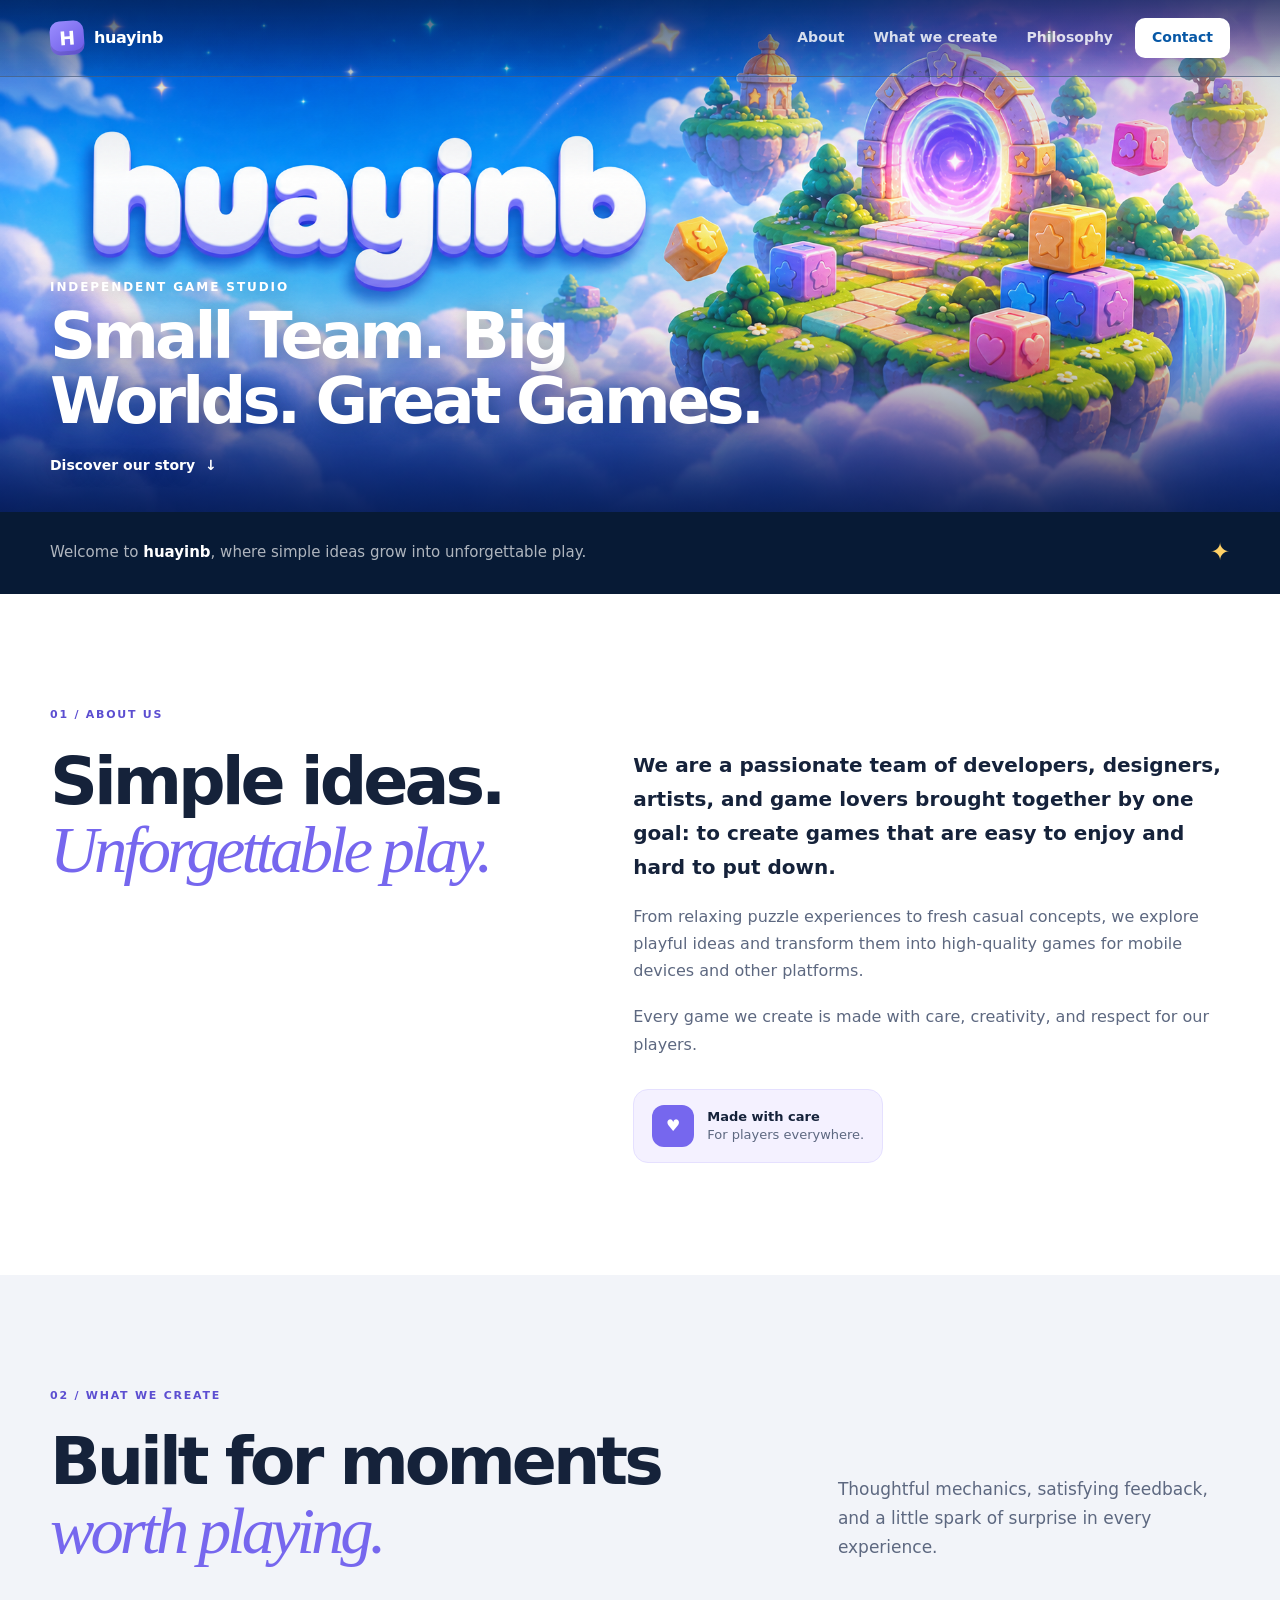
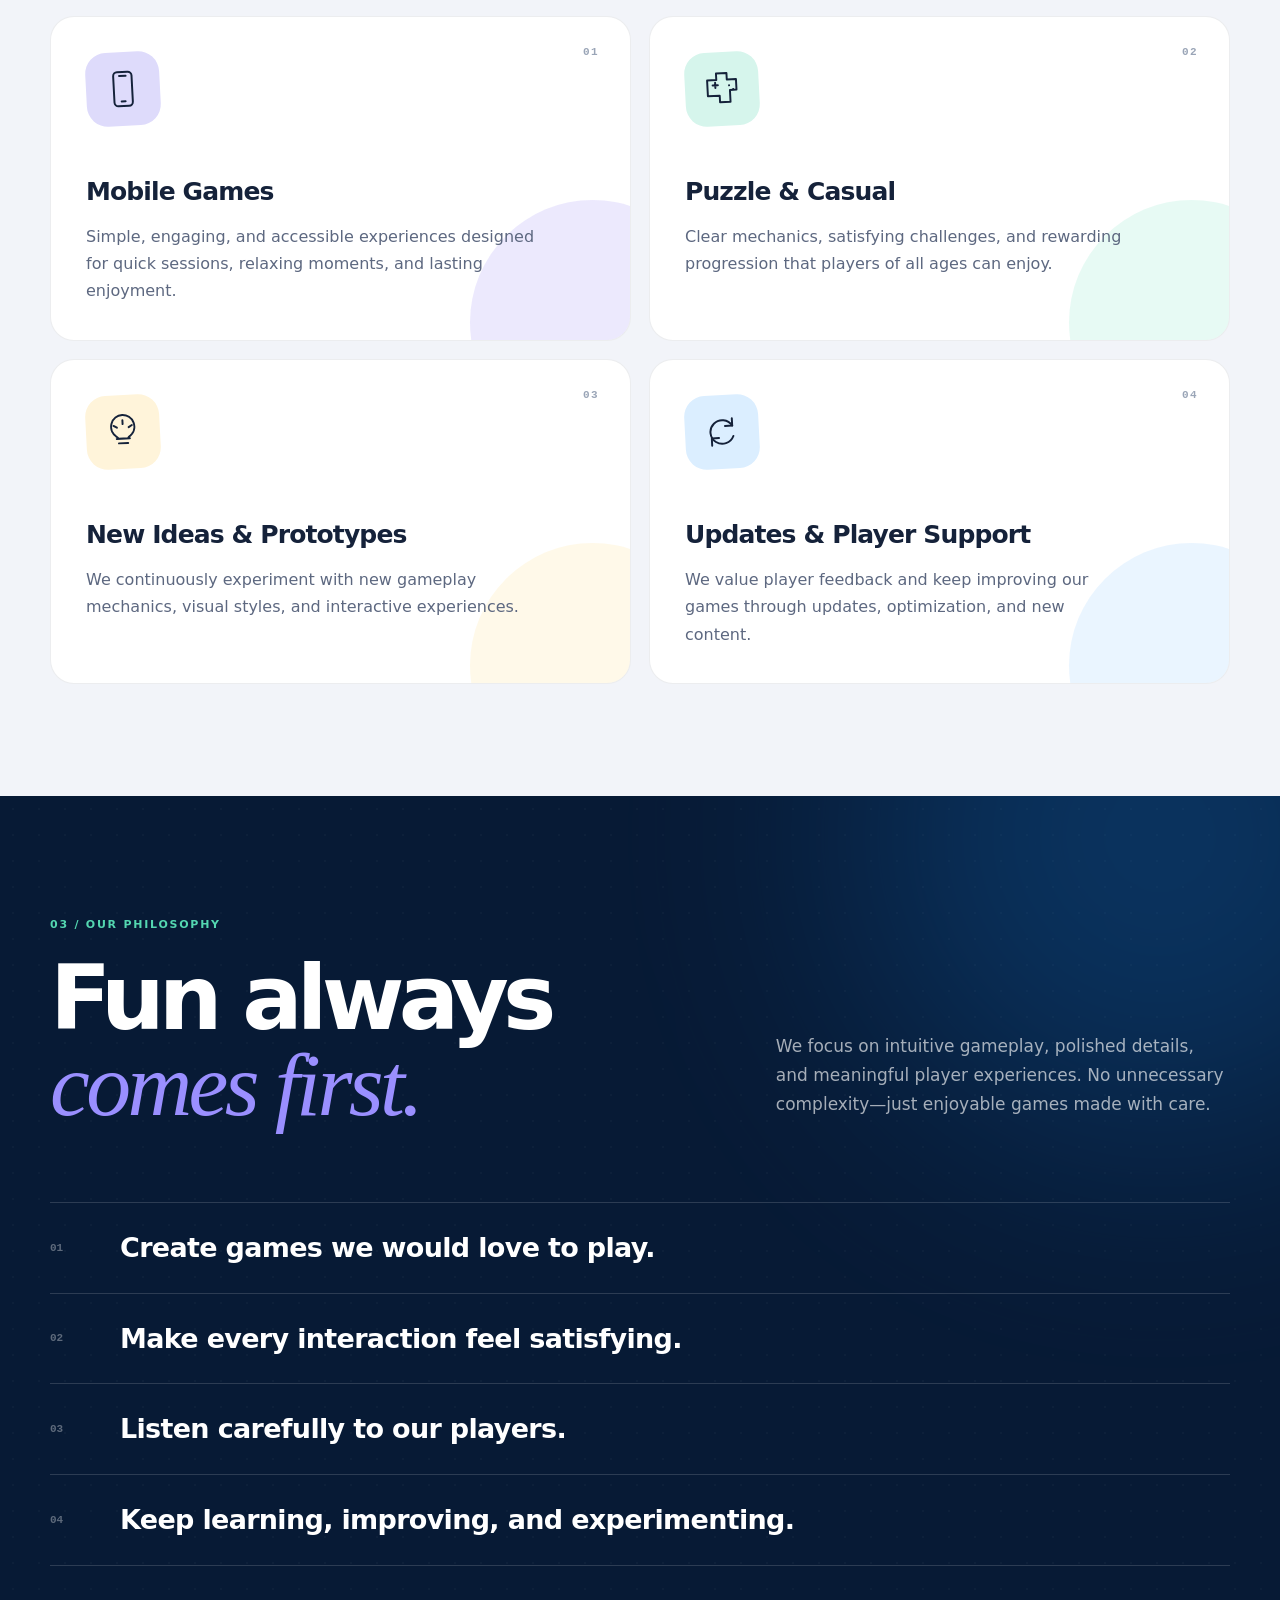
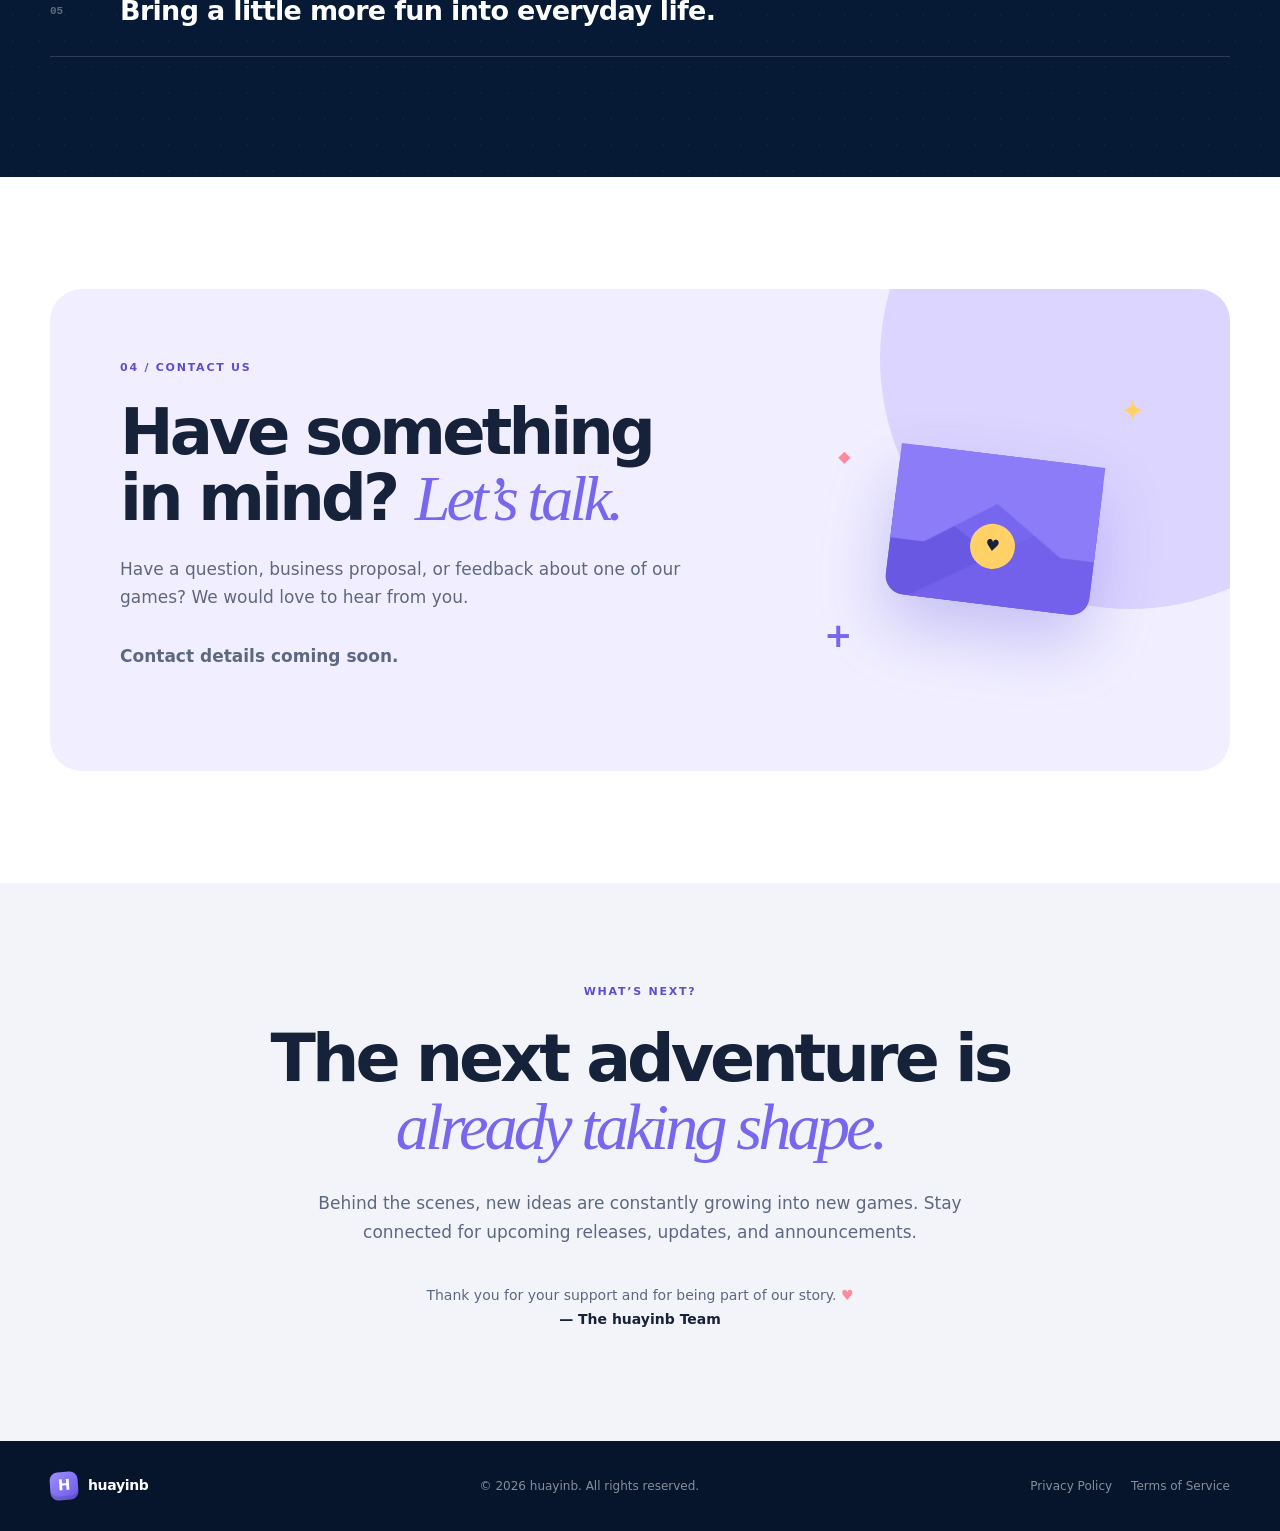
==== index.html @ eff3e380 "Create huayinb company website" ====
<!doctype html>
<html lang="en">
<head>
  <meta charset="utf-8">
  <meta name="viewport" content="width=device-width, initial-scale=1">
  <meta name="description" content="huayinb is an independent game studio creating fun, accessible, and polished games for players around the world.">
  <meta name="theme-color" content="#0878e8">
  <meta property="og:title" content="huayinb">
  <meta property="og:description" content="Small Team. Big Worlds. Great Games.">
  <meta property="og:type" content="website">
  <meta property="og:url" content="https://huayinb.me/">
  <meta property="og:image" content="https://huayinb.me/CompanyIcon.png">
  <title>huayinb | Small Team. Big Worlds. Great Games.</title>
  <link rel="canonical" href="https://huayinb.me/">
  <link rel="stylesheet" href="/assets/styles.css">
</head>
<body>
  <a class="skip-link" href="#main-content">Skip to content</a>

  <header class="site-header home-header">
    <div class="header-inner">
      <a class="brand" href="/" aria-label="huayinb home">
        <span class="brand-mark" aria-hidden="true">H</span>
        <span>huayinb</span>
      </a>
      <nav class="site-nav" aria-label="Main navigation">
        <a href="#about">About</a>
        <a href="#what-we-create">What we create</a>
        <a href="#philosophy">Philosophy</a>
        <a class="nav-cta" href="#contact">Contact</a>
      </nav>
    </div>
  </header>

  <main id="main-content">
    <section class="image-hero" aria-labelledby="hero-title">
      <img src="/CompanyIcon.png" width="1983" height="793" alt="huayinb fantasy world with floating islands, colorful puzzle blocks, and a glowing portal">
      <div class="image-hero-shade" aria-hidden="true"></div>
      <div class="hero-message">
        <p>Independent game studio</p>
        <h1 id="hero-title">Small Team. Big Worlds. Great Games.</h1>
        <a href="#about">Discover our story <span aria-hidden="true">&#8595;</span></a>
      </div>
    </section>

    <section class="intro-strip" aria-label="Welcome">
      <div class="section-inner intro-strip-inner">
        <p>Welcome to <strong>huayinb</strong>, where simple ideas grow into unforgettable play.</p>
        <span aria-hidden="true">&#10022;</span>
      </div>
    </section>

    <section class="section about-section" id="about" aria-labelledby="about-title">
      <div class="section-inner about-grid">
        <div>
          <p class="section-label">01 / About us</p>
          <h2 id="about-title">Simple ideas.<br><span>Unforgettable play.</span></h2>
        </div>
        <div class="about-copy">
          <p class="lead-copy">We are a passionate team of developers, designers, artists, and game lovers brought together by one goal: to create games that are easy to enjoy and hard to put down.</p>
          <p>From relaxing puzzle experiences to fresh casual concepts, we explore playful ideas and transform them into high-quality games for mobile devices and other platforms.</p>
          <p>Every game we create is made with care, creativity, and respect for our players.</p>
          <div class="about-note">
            <span aria-hidden="true">&#9829;</span>
            <p><strong>Made with care</strong><br>For players everywhere.</p>
          </div>
        </div>
      </div>
    </section>

    <section class="section creations-section" id="what-we-create" aria-labelledby="creations-title">
      <div class="section-inner">
        <div class="section-heading">
          <div>
            <p class="section-label">02 / What we create</p>
            <h2 id="creations-title">Built for moments<br><span>worth playing.</span></h2>
          </div>
          <p>Thoughtful mechanics, satisfying feedback, and a little spark of surprise in every experience.</p>
        </div>

        <div class="creation-grid">
          <article class="creation-card card-purple">
            <div class="card-number">01</div>
            <div class="card-icon" aria-hidden="true">
              <svg viewBox="0 0 64 64"><rect x="18" y="6" width="28" height="52" rx="6"/><path d="M27 12h10M29 51h6"/></svg>
            </div>
            <h3>Mobile Games</h3>
            <p>Simple, engaging, and accessible experiences designed for quick sessions, relaxing moments, and lasting enjoyment.</p>
          </article>

          <article class="creation-card card-mint">
            <div class="card-number">02</div>
            <div class="card-icon" aria-hidden="true">
              <svg viewBox="0 0 64 64"><path d="M10 18h14V8h16v10h14v16H44v18H28V42H10z"/><path d="M18 26h8M22 22v8M43 27h.1M49 33h.1"/></svg>
            </div>
            <h3>Puzzle &amp; Casual</h3>
            <p>Clear mechanics, satisfying challenges, and rewarding progression that players of all ages can enjoy.</p>
          </article>

          <article class="creation-card card-yellow">
            <div class="card-number">03</div>
            <div class="card-icon" aria-hidden="true">
              <svg viewBox="0 0 64 64"><path d="M22 42h20M25 49h14M32 6a18 18 0 0 0-11 32c3 2 4 4 4 4h14s1-2 4-4A18 18 0 0 0 32 6z"/><path d="M32 14v6M18 22l5 3M46 22l-5 3"/></svg>
            </div>
            <h3>New Ideas &amp; Prototypes</h3>
            <p>We continuously experiment with new gameplay mechanics, visual styles, and interactive experiences.</p>
          </article>

          <article class="creation-card card-blue">
            <div class="card-number">04</div>
            <div class="card-icon" aria-hidden="true">
              <svg viewBox="0 0 64 64"><path d="M48 23A18 18 0 1 0 49 39"/><path d="M48 12v11H37M16 52V41h11"/></svg>
            </div>
            <h3>Updates &amp; Player Support</h3>
            <p>We value player feedback and keep improving our games through updates, optimization, and new content.</p>
          </article>
        </div>
      </div>
    </section>

    <section class="philosophy-section" id="philosophy" aria-labelledby="philosophy-title">
      <div class="philosophy-glow" aria-hidden="true"></div>
      <div class="section-inner philosophy-inner">
        <p class="section-label section-label-light">03 / Our philosophy</p>
        <div class="philosophy-headline">
          <h2 id="philosophy-title">Fun always<br><em>comes first.</em></h2>
          <p>We focus on intuitive gameplay, polished details, and meaningful player experiences. No unnecessary complexity&mdash;just enjoyable games made with care.</p>
        </div>
        <ol class="principles">
          <li><span>01</span><strong>Create games we would love to play.</strong></li>
          <li><span>02</span><strong>Make every interaction feel satisfying.</strong></li>
          <li><span>03</span><strong>Listen carefully to our players.</strong></li>
          <li><span>04</span><strong>Keep learning, improving, and experimenting.</strong></li>
          <li><span>05</span><strong>Bring a little more fun into everyday life.</strong></li>
        </ol>
      </div>
    </section>

    <section class="section contact-section" id="contact" aria-labelledby="contact-title">
      <div class="section-inner">
        <div class="contact-card">
          <div class="contact-copy">
            <p class="section-label">04 / Contact us</p>
            <h2 id="contact-title">Have something<br>in mind? <span>Let&rsquo;s talk.</span></h2>
            <p>Have a question, business proposal, or feedback about one of our games? We would love to hear from you.</p>
            <p class="contact-status">Contact details coming soon.</p>
          </div>
          <div class="contact-graphic" aria-hidden="true">
            <div class="mail-card"><div class="mail-flap"></div><span>&#9829;</span></div>
            <span class="contact-star star-a">&#10022;</span>
            <span class="contact-star star-b">+</span>
            <span class="contact-star star-c">&#9670;</span>
          </div>
        </div>
      </div>
    </section>

    <section class="next-adventure" aria-labelledby="adventure-title">
      <div class="section-inner adventure-inner">
        <p class="section-label">What&rsquo;s next?</p>
        <h2 id="adventure-title">The next adventure is<br><span>already taking shape.</span></h2>
        <p>Behind the scenes, new ideas are constantly growing into new games. Stay connected for upcoming releases, updates, and announcements.</p>
        <p class="sign-off">Thank you for your support and for being part of our story. <span aria-hidden="true">&#9829;</span><br><strong>&mdash; The huayinb Team</strong></p>
      </div>
    </section>
  </main>

  <footer class="site-footer">
    <div class="footer-inner">
      <a class="brand footer-brand" href="/">
        <span class="brand-mark" aria-hidden="true">H</span>
        <span>huayinb</span>
      </a>
      <p>&copy; 2026 huayinb. All rights reserved.</p>
      <nav aria-label="Legal navigation">
        <a href="/privacy-policy/">Privacy Policy</a>
        <a href="/terms-of-service/">Terms of Service</a>
      </nav>
    </div>
  </footer>
</body>
</html>
---- assets/styles.css ----
:root {
  color-scheme: light;
  --ink: #15223a;
  --muted: #5d6880;
  --night: #071a35;
  --paper: #f4f6fb;
  --white: #fff;
  --line: #dfe5ef;
  --blue: #168cf3;
  --purple: #7667ee;
  --mint: #54d7b1;
  --yellow: #ffd166;
  --coral: #ff8a9b;
  --shadow: 0 24px 65px rgba(24, 39, 70, .12);
}

* { box-sizing: border-box; }
html { scroll-behavior: smooth; }
body {
  margin: 0;
  background: var(--paper);
  color: var(--ink);
  font: 16px/1.7 Inter, ui-sans-serif, system-ui, -apple-system, BlinkMacSystemFont, "Segoe UI", sans-serif;
  -webkit-font-smoothing: antialiased;
}
a { color: inherit; }
.skip-link {
  position: fixed; top: 8px; left: 8px; z-index: 100;
  padding: 9px 15px; border-radius: 8px; background: #fff; color: var(--night);
  font-weight: 800; transform: translateY(-150%);
}
.skip-link:focus { transform: translateY(0); }

.header-inner, .section-inner, .footer-inner, .legal-hero-inner, .legal-layout {
  width: min(1180px, calc(100% - 48px)); margin-inline: auto;
}
.site-header {
  position: absolute; inset: 0 0 auto; z-index: 20;
  border-bottom: 1px solid rgba(255,255,255,.2); color: #fff;
  background: linear-gradient(rgba(3,31,74,.68), rgba(3,31,74,.12));
}
.header-inner {
  min-height: 76px; display: flex; align-items: center; justify-content: space-between; gap: 24px;
}
.brand { display: inline-flex; align-items: center; gap: 10px; font-weight: 850; text-decoration: none; letter-spacing: -.025em; }
.brand-mark {
  width: 34px; height: 34px; display: grid; place-items: center; border-radius: 10px;
  background: linear-gradient(145deg, #9c8fff, #6957e4); color: #fff; box-shadow: inset 0 -4px 0 rgba(0,0,0,.12);
  font-size: 19px; transform: rotate(-4deg);
}
.site-nav { display: flex; align-items: center; gap: 5px; }
.site-nav a { padding: 8px 12px; border-radius: 10px; color: rgba(255,255,255,.82); font-size: 14px; font-weight: 700; text-decoration: none; }
.site-nav a:hover, .site-nav a:focus-visible, .site-nav .active { background: rgba(255,255,255,.14); color: #fff; outline: none; }
.site-nav .nav-cta { margin-left: 5px; padding-inline: 17px; background: #fff; color: #0758a6; }
.site-nav .nav-cta:hover, .site-nav .nav-cta:focus-visible { background: var(--yellow); color: var(--night); }

.image-hero { position: relative; overflow: hidden; background: #159cf4; }
.image-hero > img {
  width: 100%; height: auto; display: block;
  aspect-ratio: 1983 / 793; object-fit: contain; object-position: center;
}
.image-hero-shade {
  position: absolute; inset: 0;
  background: linear-gradient(180deg, rgba(3,31,74,.26) 0%, transparent 35%, rgba(4,20,54,.08) 65%, rgba(4,20,54,.75) 100%);
}
.hero-message {
  position: absolute; right: 24px; bottom: 34px; left: 24px; z-index: 2;
  width: min(1180px, calc(100% - 48px)); margin: auto; color: #fff;
  text-shadow: 0 2px 18px rgba(3,31,74,.35);
}
.hero-message p { margin: 0 0 7px; font-size: 12px; font-weight: 850; letter-spacing: .16em; text-transform: uppercase; }
.hero-message h1 { max-width: 760px; margin: 0; font-size: clamp(34px, 5vw, 67px); line-height: 1.02; letter-spacing: -.06em; }
.hero-message a { display: inline-flex; gap: 10px; margin-top: 19px; font-size: 14px; font-weight: 750; text-decoration: none; }
.intro-strip { background: var(--night); color: #fff; }
.intro-strip-inner { min-height: 82px; display: flex; align-items: center; justify-content: space-between; gap: 20px; }
.intro-strip p { margin: 0; color: rgba(255,255,255,.68); font-size: 15px; }
.intro-strip strong { color: #fff; }
.intro-strip span { color: var(--yellow); font-size: 24px; }

.section { padding: 112px 0; }
.about-section { background: #fff; }
.about-grid { display: grid; grid-template-columns: .9fr 1.1fr; gap: 95px; }
.section-label { margin: 0 0 22px; color: #5c4ed1; font-size: 11px; font-weight: 900; letter-spacing: .16em; text-transform: uppercase; }
.section h2, .next-adventure h2 {
  margin: 0; font-size: clamp(42px, 5.2vw, 67px); font-weight: 850; line-height: 1.03; letter-spacing: -.06em;
}
.section h2 span, .next-adventure h2 span {
  color: var(--purple); font-family: Georgia, "Times New Roman", serif; font-style: italic; font-weight: 400;
}
.about-copy { padding-top: 42px; color: var(--muted); }
.about-copy p { max-width: 610px; margin: 0 0 19px; }
.about-copy .lead-copy { color: var(--ink); font-size: 20px; font-weight: 590; }
.about-note {
  width: fit-content; margin-top: 31px; display: flex; align-items: center; gap: 13px;
  padding: 15px 18px; border: 1px solid #e5e0ff; border-radius: 15px; background: #f4f1ff;
}
.about-note > span { width: 42px; height: 42px; display: grid; place-items: center; border-radius: 12px; background: var(--purple); color: #fff; }
.about-note p { margin: 0; font-size: 13px; line-height: 1.4; }
.about-note strong { color: var(--ink); }

.creations-section { background: #f2f4f9; }
.section-heading { margin-bottom: 50px; display: grid; grid-template-columns: 1fr .55fr; align-items: end; gap: 75px; }
.section-heading > p { margin: 0 0 4px; color: var(--muted); font-size: 17px; }
.creation-grid { display: grid; grid-template-columns: repeat(2, 1fr); gap: 18px; }
.creation-card {
  --card-color: var(--purple); position: relative; min-height: 325px; overflow: hidden;
  padding: 35px; border: 1px solid rgba(21,34,58,.08); border-radius: 24px; background: #fff;
  transition: transform .2s ease, box-shadow .2s ease;
}
.creation-card:hover { transform: translateY(-5px); box-shadow: var(--shadow); }
.creation-card::after {
  position: absolute; right: -85px; bottom: -105px; width: 245px; height: 245px;
  border-radius: 50%; background: var(--card-color); content: ""; opacity: .14;
}
.card-mint { --card-color: var(--mint); } .card-yellow { --card-color: var(--yellow); } .card-blue { --card-color: #6ab8ff; }
.card-number { position: absolute; top: 29px; right: 31px; color: #9aa5b7; font: 750 11px ui-monospace, monospace; letter-spacing: .13em; }
.card-icon {
  width: 74px; height: 74px; display: grid; place-items: center; margin-bottom: 45px;
  border-radius: 21px; background: color-mix(in srgb, var(--card-color) 24%, white); transform: rotate(-3deg);
}
.card-icon svg { width: 42px; height: 42px; fill: none; stroke: var(--ink); stroke-width: 3; stroke-linecap: round; stroke-linejoin: round; }
.creation-card h3 { position: relative; z-index: 1; margin: 0 0 10px; font-size: 25px; letter-spacing: -.035em; }
.creation-card p { position: relative; z-index: 1; max-width: 450px; margin: 0; color: var(--muted); }

.philosophy-section { position: relative; overflow: hidden; padding: 120px 0; background: var(--night); color: #fff; }
.philosophy-section::before {
  position: absolute; inset: 0; background-image: radial-gradient(rgba(255,255,255,.1) 1px, transparent 1px);
  background-size: 26px 26px; content: ""; opacity: .25;
}
.philosophy-glow { position: absolute; top: -260px; right: -180px; width: 600px; height: 600px; border-radius: 50%; background: var(--blue); filter: blur(130px); opacity: .22; }
.philosophy-inner { position: relative; z-index: 1; }
.section-label-light { color: var(--mint); }
.philosophy-headline { margin-bottom: 75px; display: grid; grid-template-columns: 1fr .72fr; align-items: end; gap: 95px; }
.philosophy-headline h2 { margin: 0; font-size: clamp(54px, 7vw, 90px); line-height: .95; letter-spacing: -.065em; }
.philosophy-headline h2 em { color: #9a8fff; font-family: Georgia, serif; font-weight: 400; letter-spacing: -.04em; }
.philosophy-headline p { margin: 0 0 8px; color: rgba(255,255,255,.64); font-size: 17px; }
.principles { margin: 0; padding: 0; border-top: 1px solid rgba(255,255,255,.15); list-style: none; }
.principles li { display: grid; grid-template-columns: 70px 1fr; align-items: center; padding: 22px 0; border-bottom: 1px solid rgba(255,255,255,.15); }
.principles span { color: rgba(255,255,255,.35); font: 750 11px ui-monospace, monospace; }
.principles strong { font-size: clamp(18px, 2.2vw, 27px); font-weight: 620; letter-spacing: -.025em; }

.contact-section { background: #fff; }
.contact-card { position: relative; overflow: hidden; display: grid; grid-template-columns: 1.2fr .8fr; border-radius: 32px; background: #f1efff; }
.contact-card::before { position: absolute; top: -180px; right: -150px; width: 500px; height: 500px; border-radius: 50%; background: #dcd5ff; content: ""; }
.contact-copy { position: relative; z-index: 2; padding: 70px; }
.contact-copy h2 { font-size: clamp(42px, 5vw, 64px); }
.contact-copy > p:not(.section-label) { max-width: 570px; margin: 23px 0 30px; color: var(--muted); font-size: 17px; }
.contact-copy .contact-status { color: var(--ink); font-weight: 800; }
.contact-graphic { position: relative; z-index: 1; min-height: 475px; display: grid; place-items: center; }
.mail-card { position: relative; width: 205px; height: 150px; display: grid; place-items: center; border-radius: 20px; background: var(--purple); box-shadow: 0 30px 65px rgba(88,71,218,.28); transform: rotate(7deg); }
.mail-card::before, .mail-card::after { position: absolute; inset: auto 0 0; height: 100px; border-radius: 0 0 18px 18px; background: linear-gradient(32deg, #6958e2 49%, transparent 50%); content: ""; }
.mail-card::after { background: linear-gradient(-32deg, #7361eb 49%, transparent 50%); }
.mail-flap { position: absolute; z-index: 3; top: 0; width: 100%; height: 95px; background: linear-gradient(34deg, transparent 49%, #8c7cf8 50%), linear-gradient(-34deg, transparent 49%, #8c7cf8 50%); }
.mail-card span { position: relative; z-index: 5; width: 45px; height: 45px; display: grid; place-items: center; border-radius: 50%; background: var(--yellow); color: var(--ink); transform: translateY(16px); }
.contact-star { position: absolute; font-weight: 900; }
.star-a { top: 20%; right: 18%; color: var(--yellow); font-size: 30px; } .star-b { bottom: 22%; left: 14%; color: var(--purple); font-size: 34px; } .star-c { top: 32%; left: 17%; color: var(--coral); }

.next-adventure { padding: 100px 0 110px; background: #f2f4f9; text-align: center; }
.adventure-inner { max-width: 920px; }
.next-adventure > div > p:not(.section-label):not(.sign-off) { max-width: 660px; margin: 27px auto 0; color: var(--muted); font-size: 17px; }
.sign-off { margin: 37px 0 0; color: var(--muted); font-size: 14px; } .sign-off span { color: var(--coral); } .sign-off strong { color: var(--ink); }
.site-footer { padding: 31px 0; background: #06152c; color: rgba(255,255,255,.52); font-size: 12px; }
.footer-inner { display: flex; align-items: center; justify-content: space-between; gap: 28px; }
.footer-inner p { margin: 0; }
.footer-brand { color: #fff; font-size: 14px; }
.footer-brand .brand-mark { width: 28px; height: 28px; border-radius: 8px; font-size: 15px; }
.footer-inner nav { display: flex; gap: 19px; }
.footer-inner nav a { text-decoration: none; }
.footer-inner nav a:hover { color: #fff; }

/* Legal pages */
.legal-page { background: #f4f6fa; }
.legal-site-header { background: rgba(4,28,62,.72); backdrop-filter: blur(12px); }
.legal-hero { padding: 150px 0 68px; background: radial-gradient(circle at 82% -30%, rgba(22,140,243,.65), transparent 37%), var(--night); color: #fff; }
.eyebrow { display: flex; align-items: center; gap: 9px; margin: 0 0 20px; color: var(--mint); font-size: 11px; font-weight: 900; letter-spacing: .16em; text-transform: uppercase; }
.eyebrow span { width: 7px; height: 7px; border-radius: 50%; background: currentColor; box-shadow: 0 0 0 5px rgba(84,215,177,.15); }
.legal-hero h1 { margin: 0; font-size: clamp(46px, 6vw, 74px); line-height: 1; letter-spacing: -.06em; }
.legal-hero > div > p:last-child { max-width: 650px; margin: 21px 0 0; color: rgba(255,255,255,.66); font-size: 17px; }
.legal-layout { display: grid; grid-template-columns: 225px minmax(0,1fr); align-items: start; gap: 40px; padding-block: 60px 95px; }
.legal-aside { position: sticky; top: 28px; padding: 21px; border: 1px solid var(--line); border-radius: 17px; background: rgba(255,255,255,.78); }
.legal-aside > p { margin: 0 0 12px; font-size: 10px; font-weight: 900; letter-spacing: .14em; text-transform: uppercase; }
.legal-aside ol { margin: 0; padding: 0; list-style: none; }
.legal-aside a { display: block; padding: 5px 0; color: var(--muted); font-size: 12px; line-height: 1.4; text-decoration: none; }
.legal-aside a:hover { color: #5546cf; }
.legal-document { padding: clamp(29px, 5.5vw, 68px); border: 1px solid var(--line); border-radius: 24px; background: #fff; box-shadow: 0 18px 50px rgba(22,33,57,.06); }
.legal-intro { margin: 0 0 45px; padding: 22px 24px; border-left: 4px solid var(--purple); border-radius: 0 13px 13px 0; background: #f4f2ff; color: #35435c; font-size: 17px; }
.legal-document section { scroll-margin-top: 30px; }
.legal-document section + section { margin-top: 45px; padding-top: 43px; border-top: 1px solid var(--line); }
.legal-document h2 { margin: 0 0 18px; font-size: clamp(24px, 3vw, 31px); line-height: 1.25; letter-spacing: -.035em; }
.legal-document h2 span { display: block; margin-bottom: 7px; color: #5c4ed1; font: 800 10px ui-monospace, monospace; letter-spacing: .14em; }
.legal-document p { margin: 0 0 17px; color: #4e5c72; }
.legal-document ul { margin: 17px 0 0; padding: 0; list-style: none; }
.legal-document li { position: relative; padding: 12px 0 12px 28px; border-bottom: 1px solid #edf0f5; color: #4e5c72; }
.legal-document li:first-child { border-top: 1px solid #edf0f5; }
.legal-document li::before { position: absolute; top: 20px; left: 4px; width: 7px; height: 7px; border-radius: 2px; background: var(--purple); content: ""; transform: rotate(45deg); }
.legal-document strong { color: var(--ink); }
.legal-document a { color: #5546cf; font-weight: 700; }
.legal-notice { padding: 23px 25px; border: 1px solid #e5dfff; border-radius: 15px; background: #f5f2ff; }
.legal-notice p { margin: 0; color: #35435c; font-size: 13px; font-weight: 760; letter-spacing: .02em; }
.legal-notice p + p { margin-top: 13px; }
.legal-contact { margin-top: 22px; display: flex; align-items: center; justify-content: space-between; gap: 22px; padding: 23px; border-radius: 15px; background: var(--night); color: #fff; }
.legal-contact a { color: var(--mint); text-decoration: none; }

@media (max-width: 900px) {
  .about-grid, .section-heading, .philosophy-headline { grid-template-columns: 1fr; gap: 28px; }
  .about-copy { padding-top: 0; }
  .section-heading > p, .philosophy-headline p { max-width: 620px; }
  .contact-card { grid-template-columns: 1fr; }
  .contact-graphic { min-height: 320px; }
  .legal-layout { grid-template-columns: 1fr; }
  .legal-aside { position: static; }
  .legal-aside ol { display: grid; grid-template-columns: repeat(3,1fr); gap: 2px 17px; }
}

@media (max-width: 700px) {
  .home-header { position: relative; background: var(--night); }
  .header-inner, .section-inner, .footer-inner, .legal-hero-inner, .legal-layout { width: min(100% - 28px,1180px); }
  .header-inner { min-height: 66px; }
  .brand { font-size: 14px; } .brand-mark { width: 30px; height: 30px; border-radius: 8px; font-size: 17px; }
  .home-header .site-nav a:not(.nav-cta) { display: none; }
  .site-nav .nav-cta { margin: 0; padding: 7px 12px; }
  .legal-site-header .site-nav a { display: none; } .legal-site-header .site-nav .active { display: block; }
  .image-hero, .image-hero > img { min-height: 0; height: auto; }
  .image-hero > img { object-position: center; }
  .image-hero-shade { display: none; }
  .hero-message {
    position: static; width: 100%; margin: 0; padding: 32px 14px 40px;
    background: var(--night); text-shadow: none;
  }
  .hero-message h1 { font-size: 39px; }
  .intro-strip-inner { min-height: 90px; }
  .section { padding: 78px 0; }
  .about-grid { gap: 40px; }
  .creation-grid { grid-template-columns: 1fr; }
  .creation-card { min-height: 300px; padding: 29px; }
  .philosophy-section { padding: 85px 0; }
  .philosophy-headline { margin-bottom: 50px; }
  .philosophy-headline h2 { font-size: clamp(51px,16vw,70px); }
  .principles li { grid-template-columns: 44px 1fr; }
  .contact-card { border-radius: 22px; }
  .contact-copy { padding: 43px 24px; }
  .contact-graphic { min-height: 280px; }
  .next-adventure { padding: 78px 0; }
  .footer-inner { flex-direction: column; text-align: center; }
  .legal-hero { padding: 124px 0 55px; }
  .legal-layout { gap: 22px; padding-block: 28px 58px; }
  .legal-aside ol { grid-template-columns: repeat(2,1fr); }
  .legal-document { border-radius: 18px; }
  .legal-document section + section { margin-top: 36px; padding-top: 34px; }
  .legal-contact { align-items: flex-start; flex-direction: column; }
}

@media (prefers-reduced-motion: reduce) {
  html { scroll-behavior: auto; }
  *, *::before, *::after { transition-duration: .01ms !important; }
}
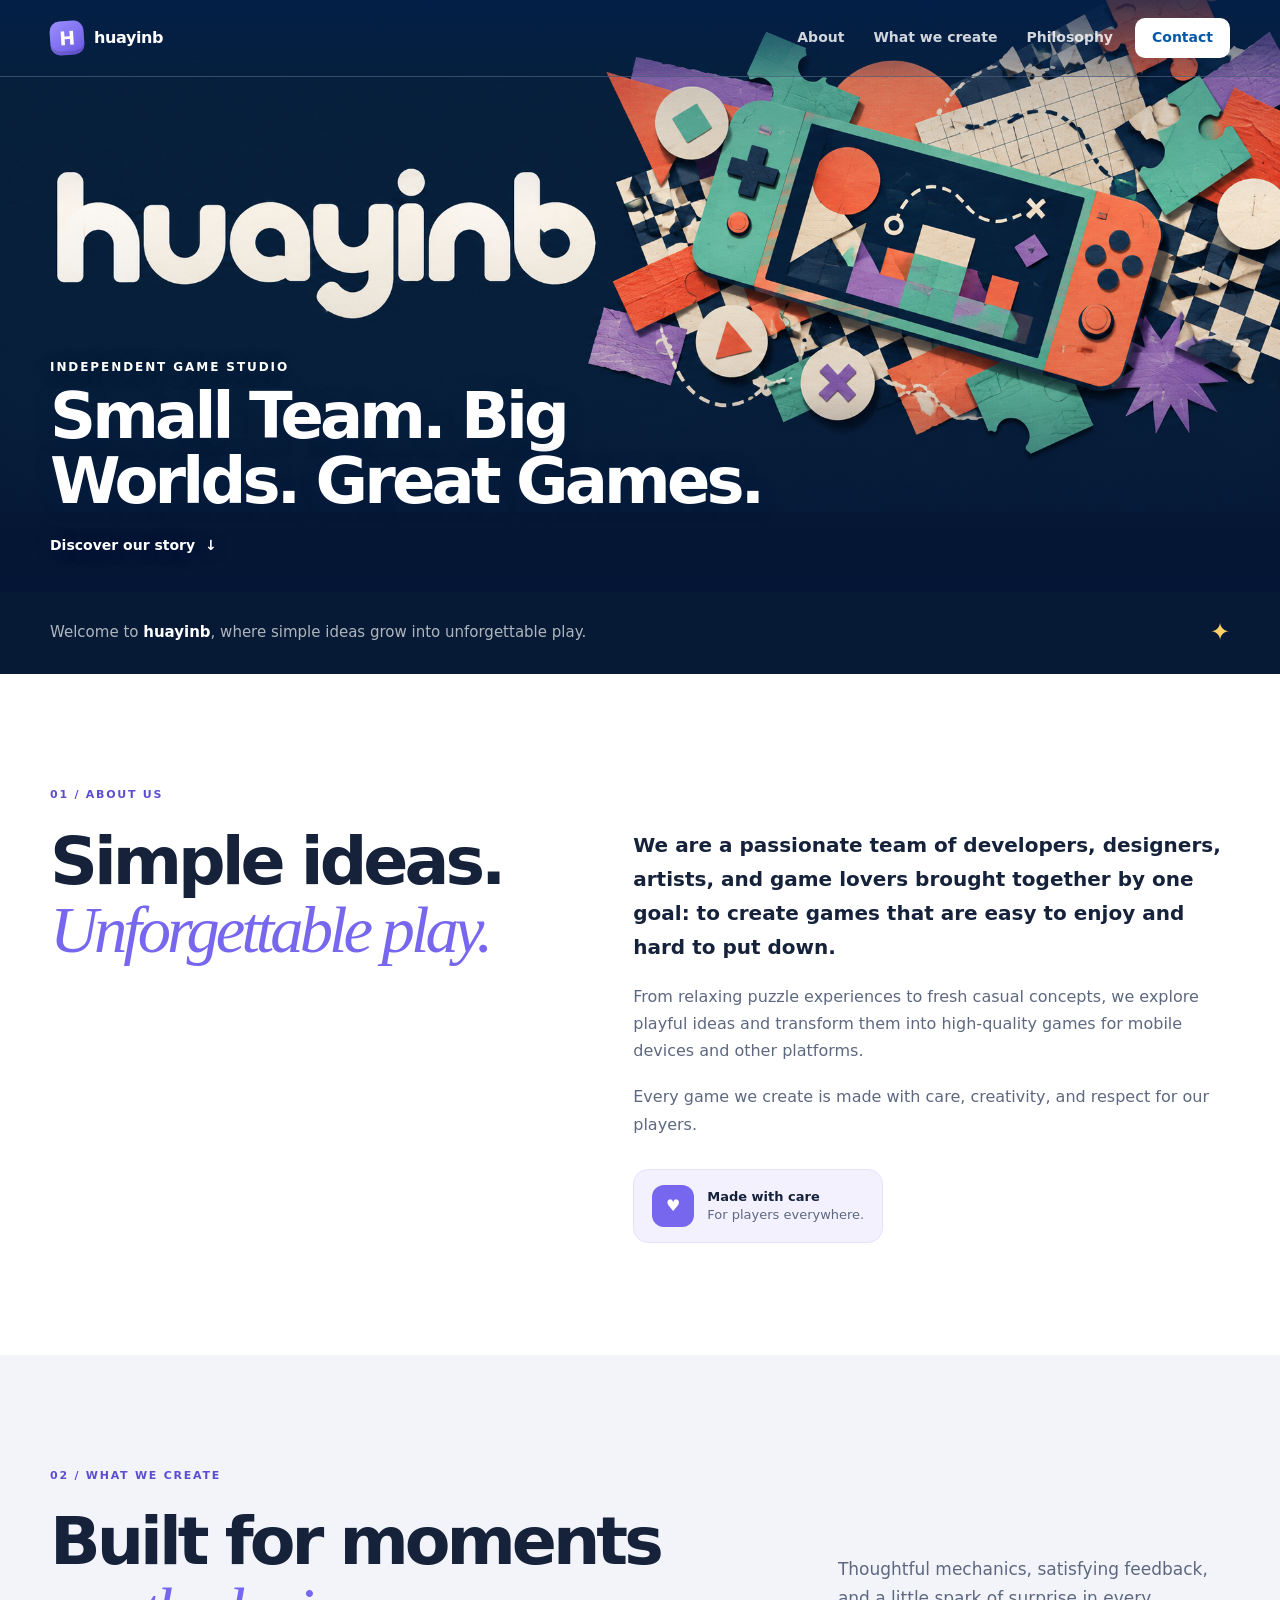
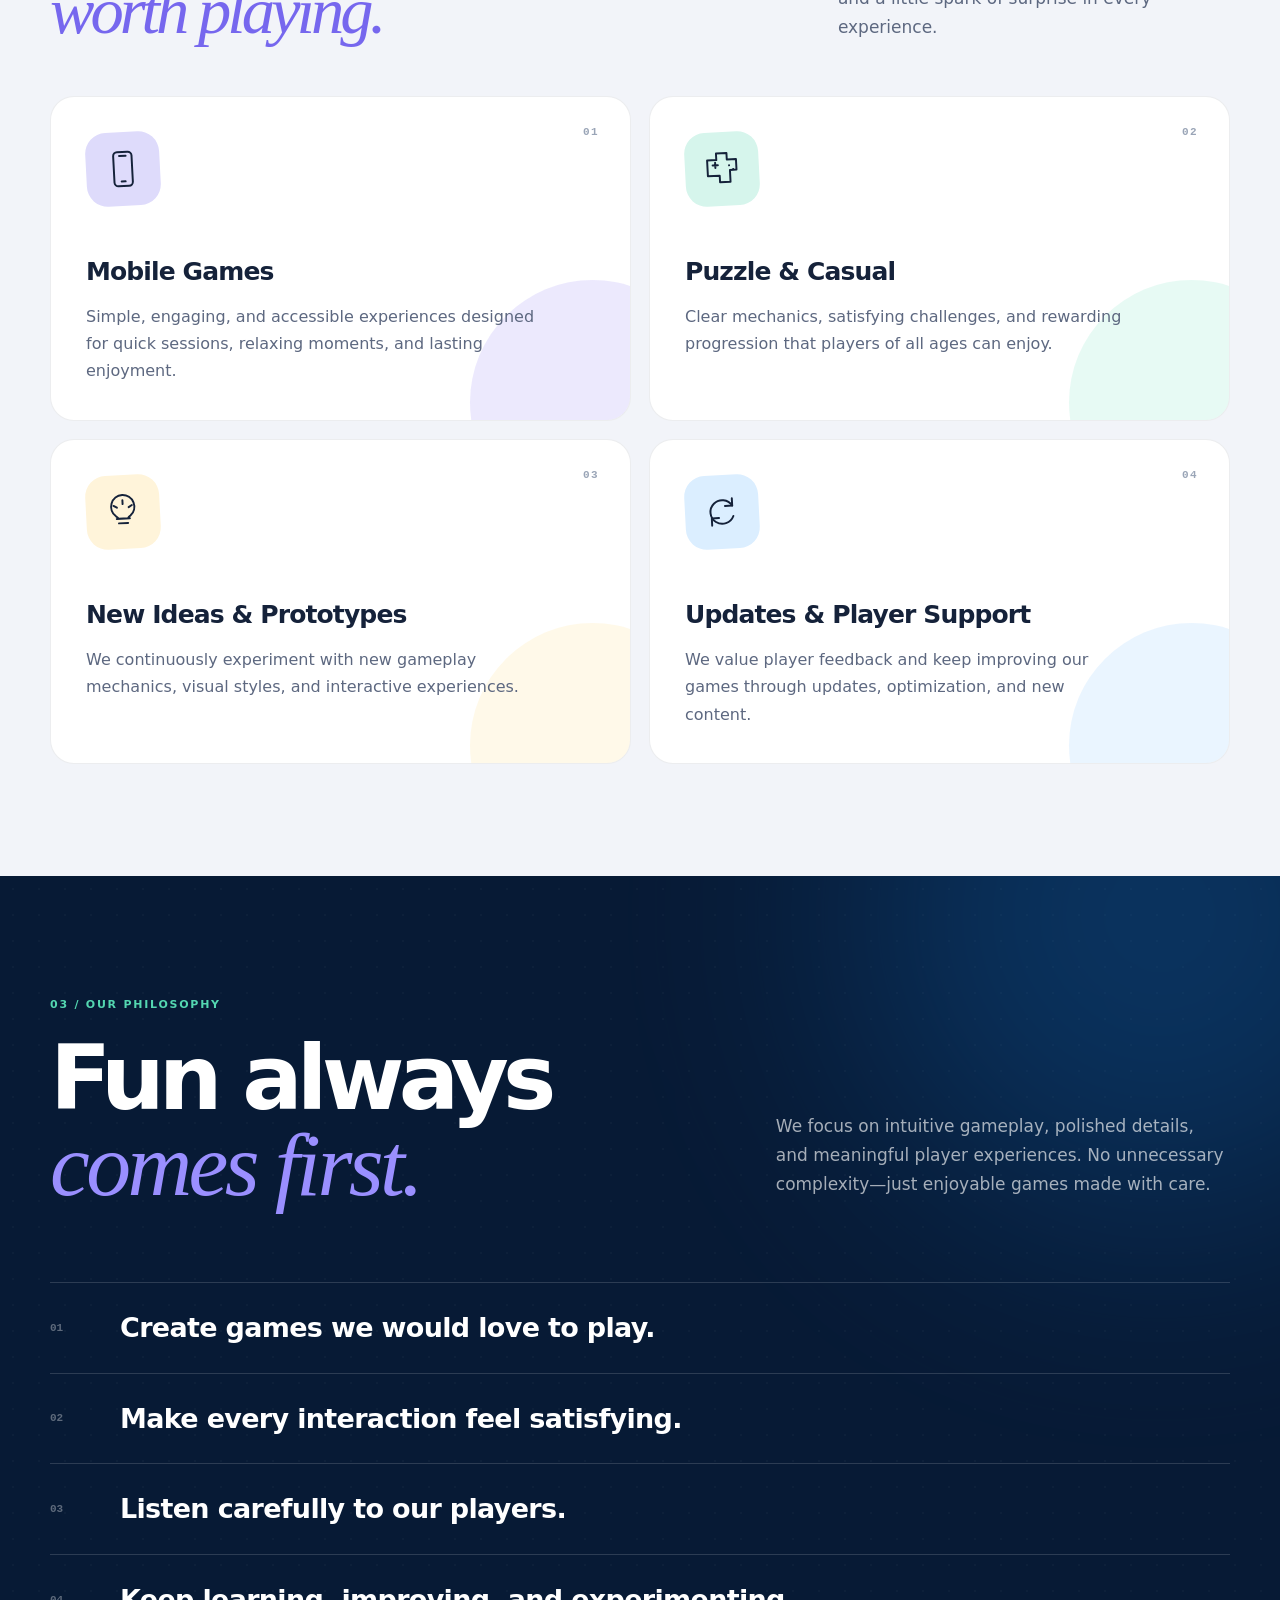
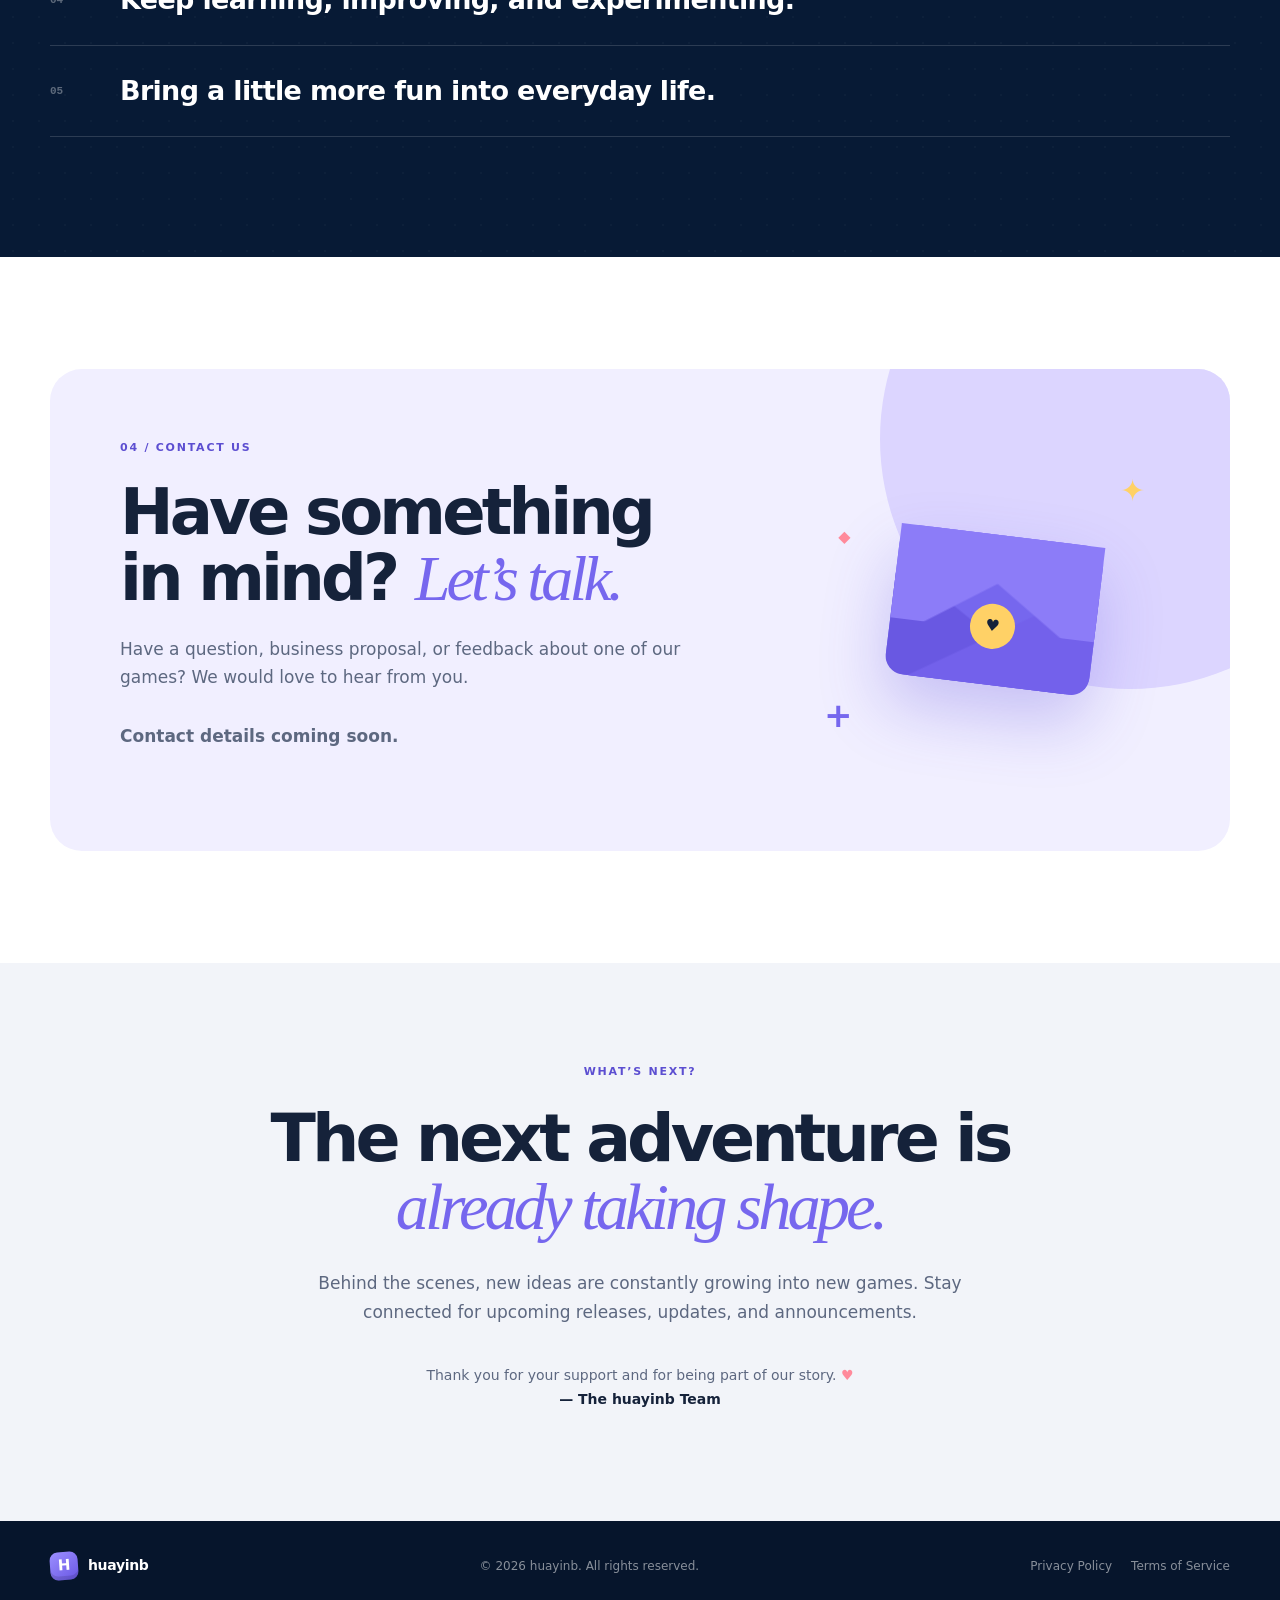
==== commit e06f79ea: "Refresh huayinb hero with game workshop artwork" ====
--- a/index.html
+++ b/index.html
@@ -9,10 +9,10 @@
   <meta property="og:description" content="Small Team. Big Worlds. Great Games.">
   <meta property="og:type" content="website">
   <meta property="og:url" content="https://huayinb.me/">
-  <meta property="og:image" content="https://huayinb.me/CompanyIcon.png">
+  <meta property="og:image" content="https://huayinb.me/CompanyIcon.png?v=workshop">
   <title>huayinb | Small Team. Big Worlds. Great Games.</title>
   <link rel="canonical" href="https://huayinb.me/">
-  <link rel="stylesheet" href="/assets/styles.css">
+  <link rel="stylesheet" href="/assets/styles.css?v=workshop">
 </head>
 <body>
   <a class="skip-link" href="#main-content">Skip to content</a>
@@ -34,7 +34,7 @@
 
   <main id="main-content">
     <section class="image-hero" aria-labelledby="hero-title">
-      <img src="/CompanyIcon.png" width="1983" height="793" alt="huayinb fantasy world with floating islands, colorful puzzle blocks, and a glowing portal">
+      <img src="/CompanyIcon.png?v=workshop" width="1983" height="793" alt="huayinb game workshop collage with a handheld console and colorful geometric puzzle pieces">
       <div class="image-hero-shade" aria-hidden="true"></div>
       <div class="hero-message">
         <p>Independent game studio</p>
--- a/assets/styles.css
+++ b/assets/styles.css
@@ -54,7 +54,7 @@
 .site-nav .nav-cta { margin-left: 5px; padding-inline: 17px; background: #fff; color: #0758a6; }
 .site-nav .nav-cta:hover, .site-nav .nav-cta:focus-visible { background: var(--yellow); color: var(--night); }
 
-.image-hero { position: relative; overflow: hidden; background: #159cf4; }
+.image-hero { position: relative; overflow: hidden; padding-bottom: 80px; background: var(--night); }
 .image-hero > img {
   width: 100%; height: auto; display: block;
   aspect-ratio: 1983 / 793; object-fit: contain; object-position: center;
@@ -221,6 +221,7 @@
   .site-nav .nav-cta { margin: 0; padding: 7px 12px; }
   .legal-site-header .site-nav a { display: none; } .legal-site-header .site-nav .active { display: block; }
   .image-hero, .image-hero > img { min-height: 0; height: auto; }
+  .image-hero { padding-bottom: 0; }
   .image-hero > img { object-position: center; }
   .image-hero-shade { display: none; }
   .hero-message {
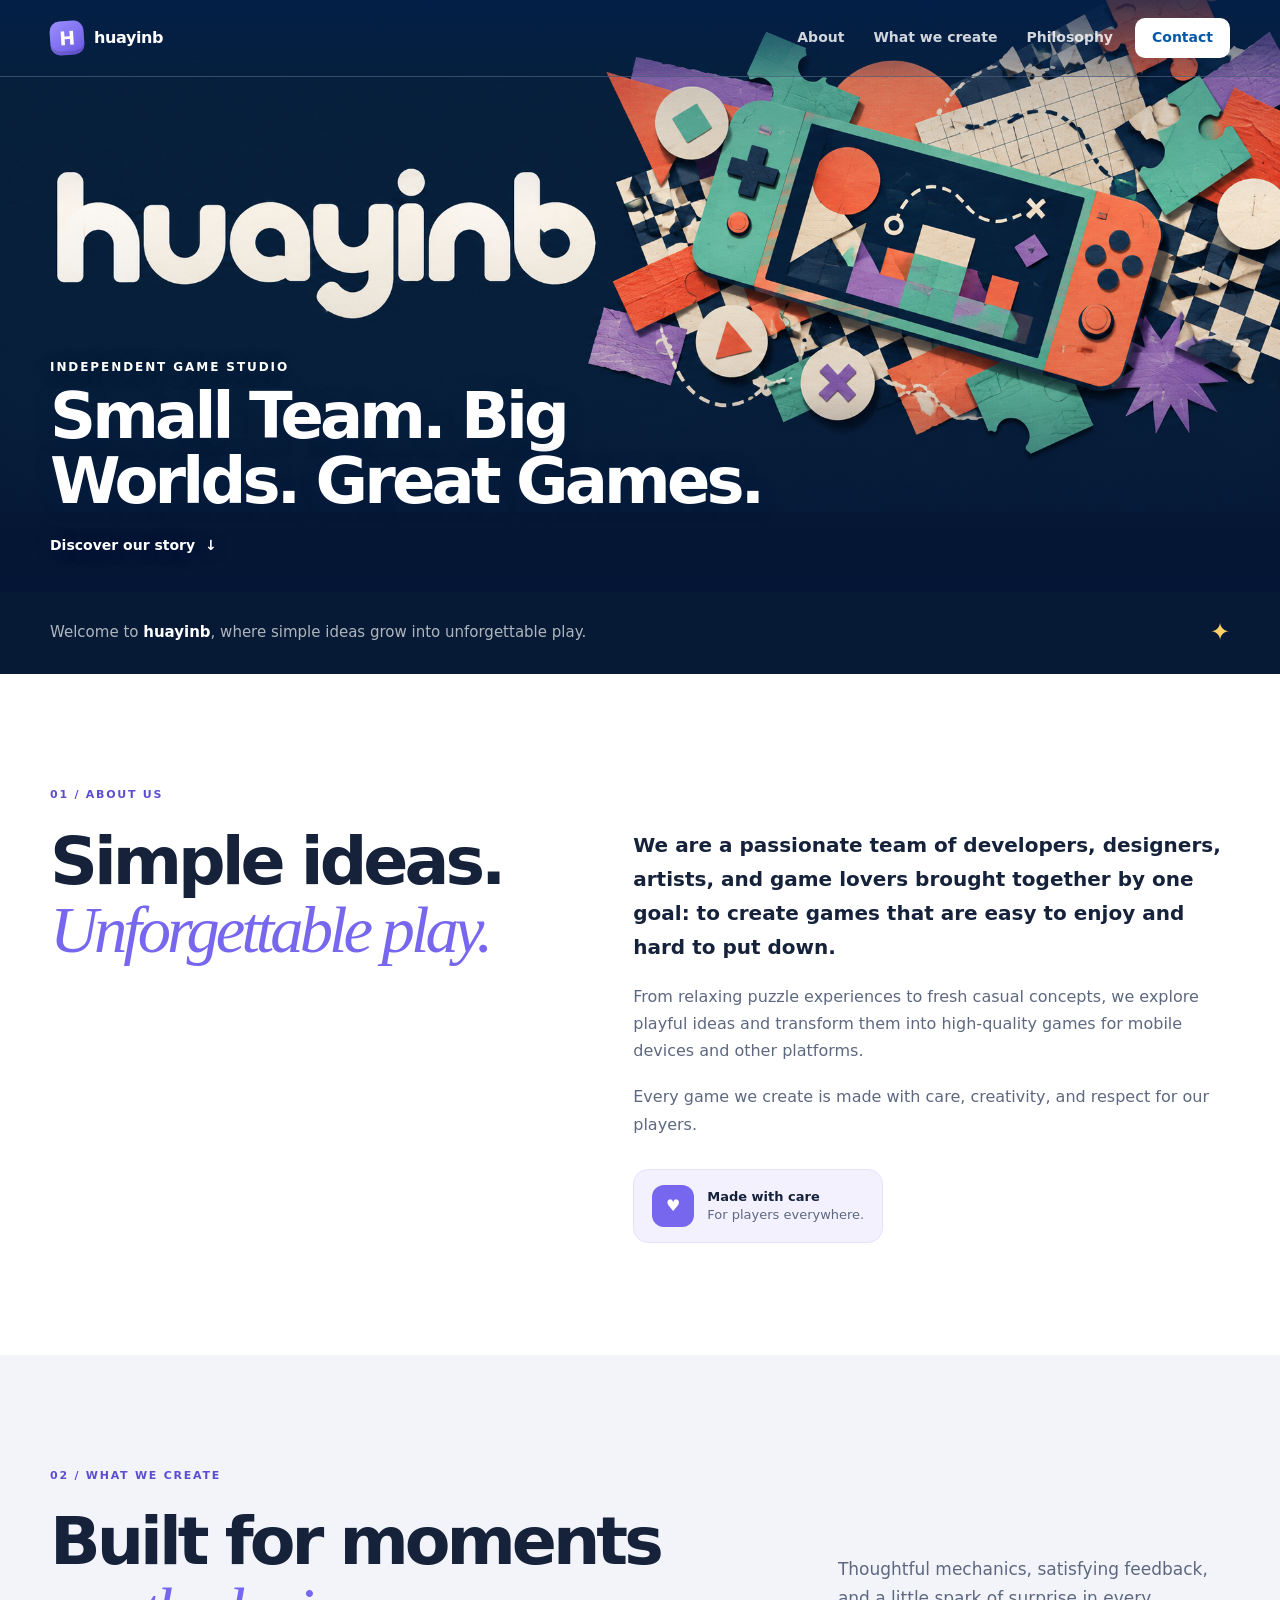
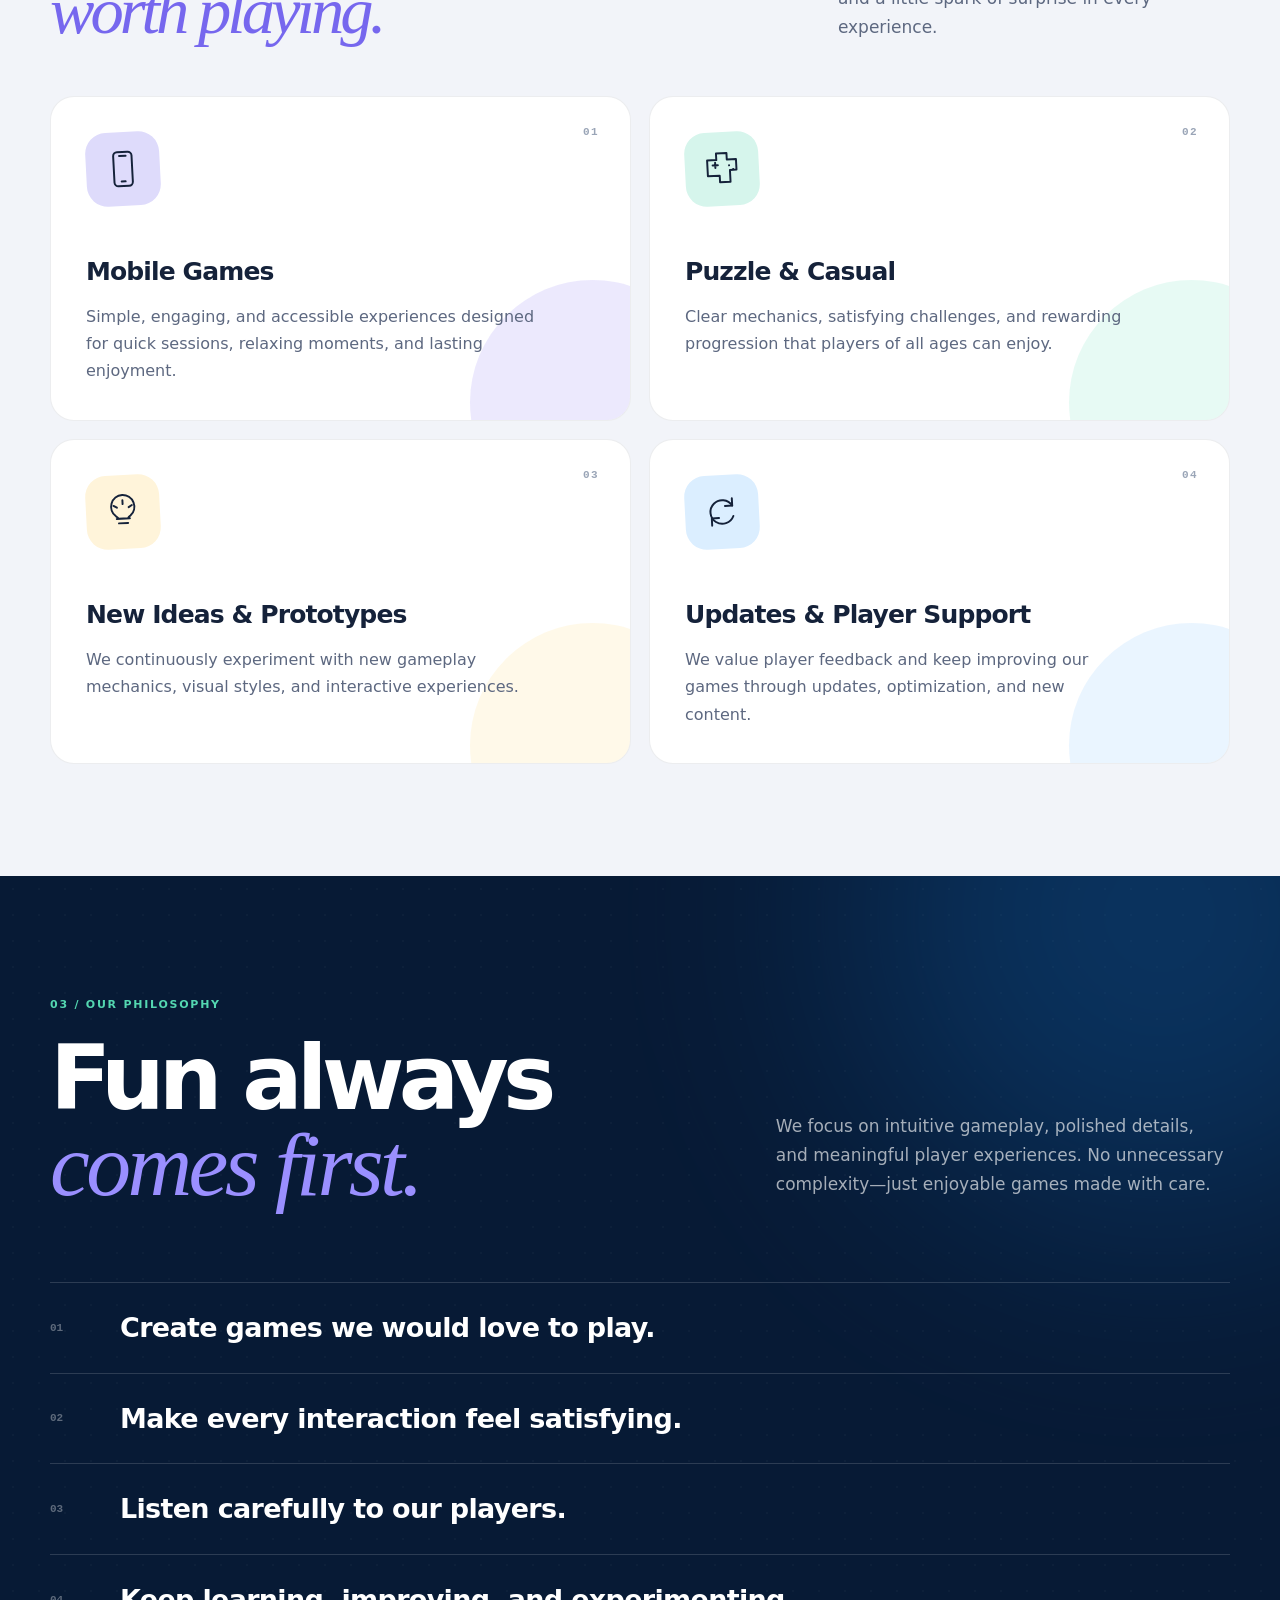
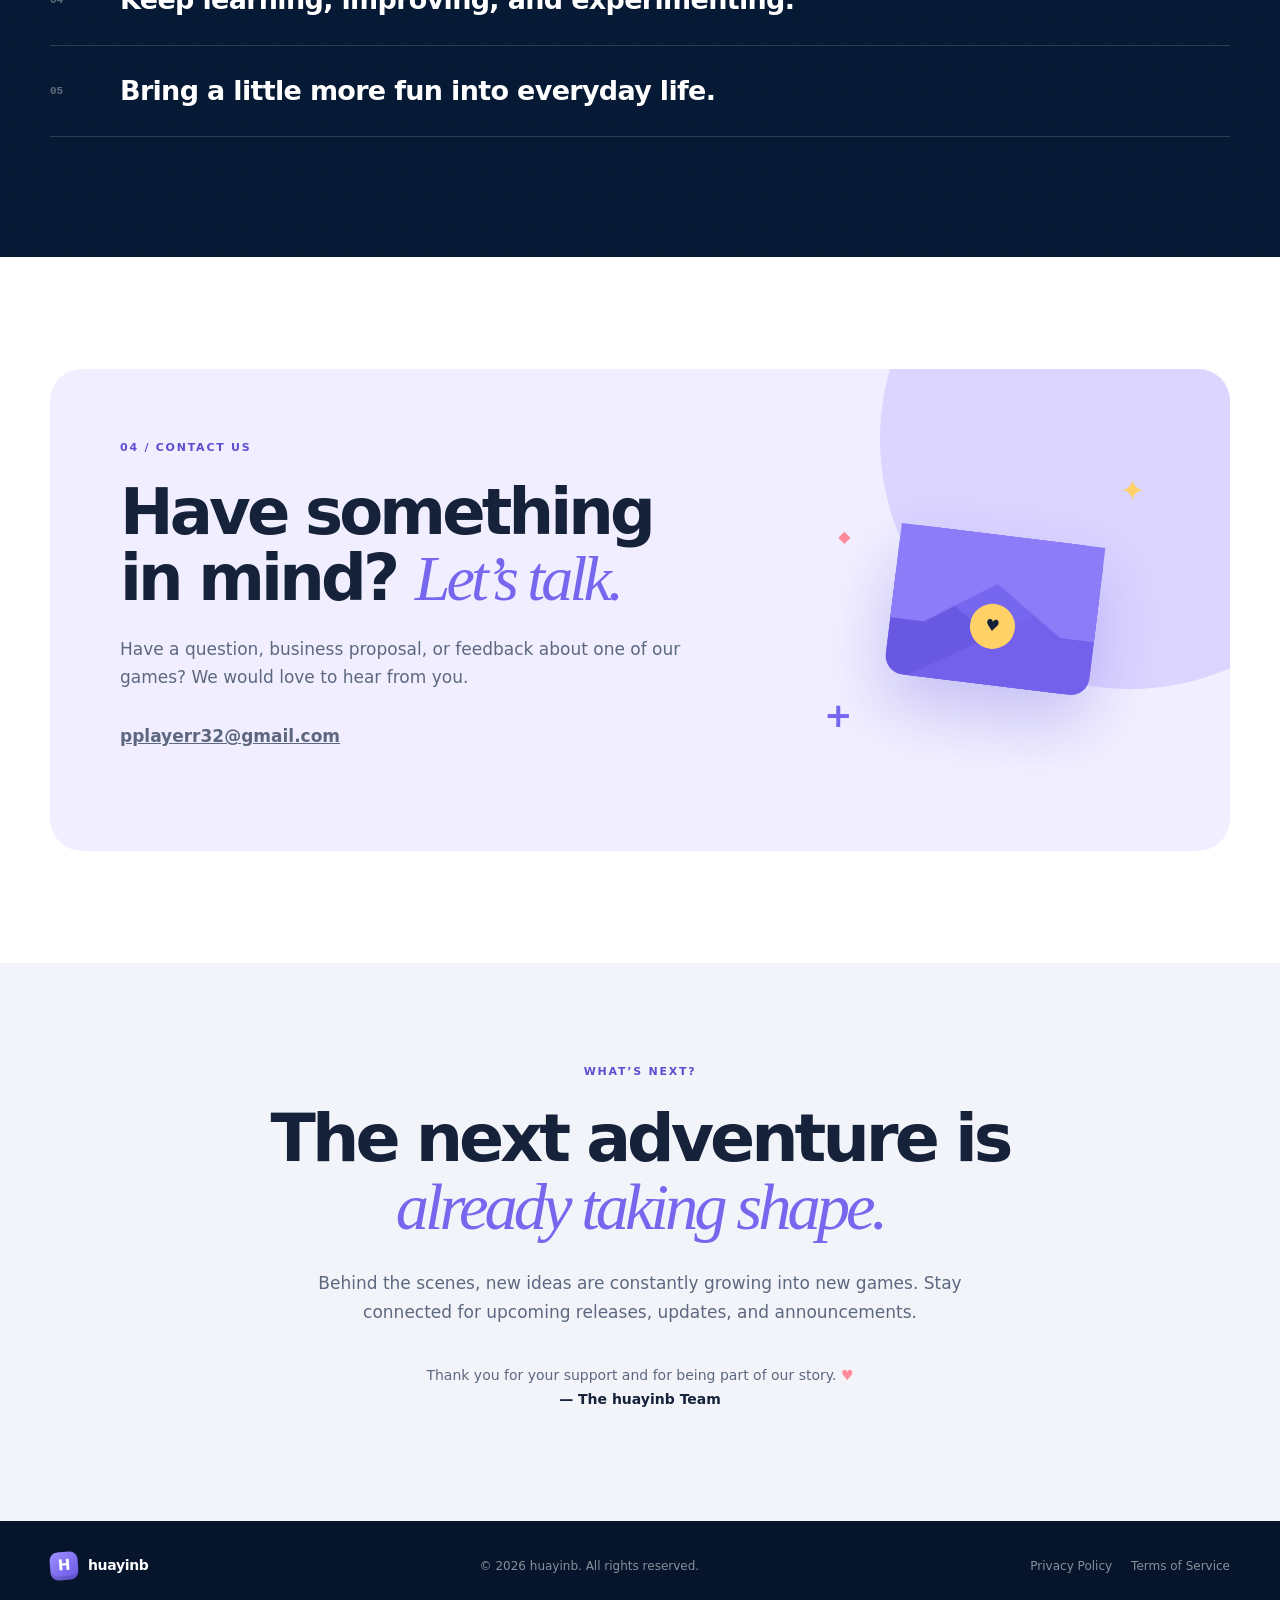
==== commit 948b0d3a: "邮箱" ====
--- a/index.html
+++ b/index.html
@@ -143,7 +143,7 @@
             <p class="section-label">04 / Contact us</p>
             <h2 id="contact-title">Have something<br>in mind? <span>Let&rsquo;s talk.</span></h2>
             <p>Have a question, business proposal, or feedback about one of our games? We would love to hear from you.</p>
-            <p class="contact-status">Contact details coming soon.</p>
+            <p class="contact-status"><a href="mailto:pplayerr32@gmail.com">pplayerr32@gmail.com</a></p>
           </div>
           <div class="contact-graphic" aria-hidden="true">
             <div class="mail-card"><div class="mail-flap"></div><span>&#9829;</span></div>
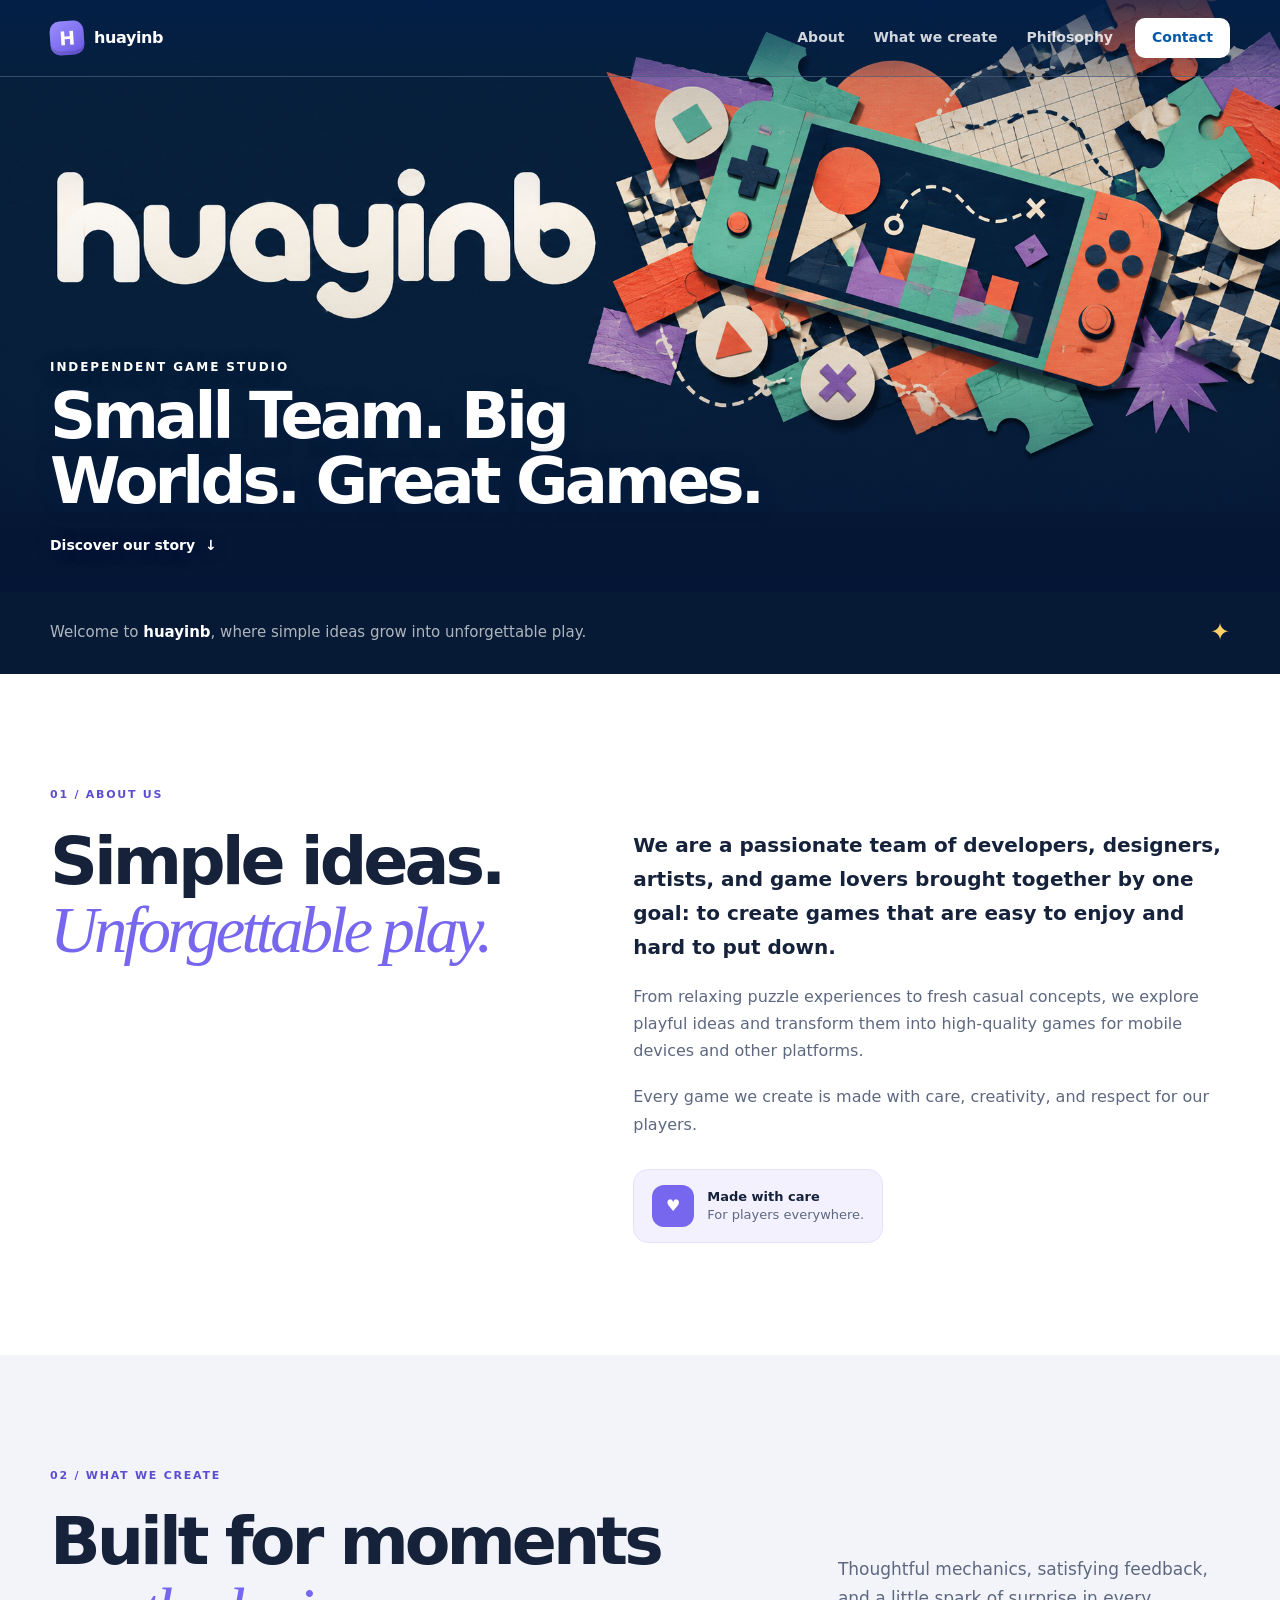
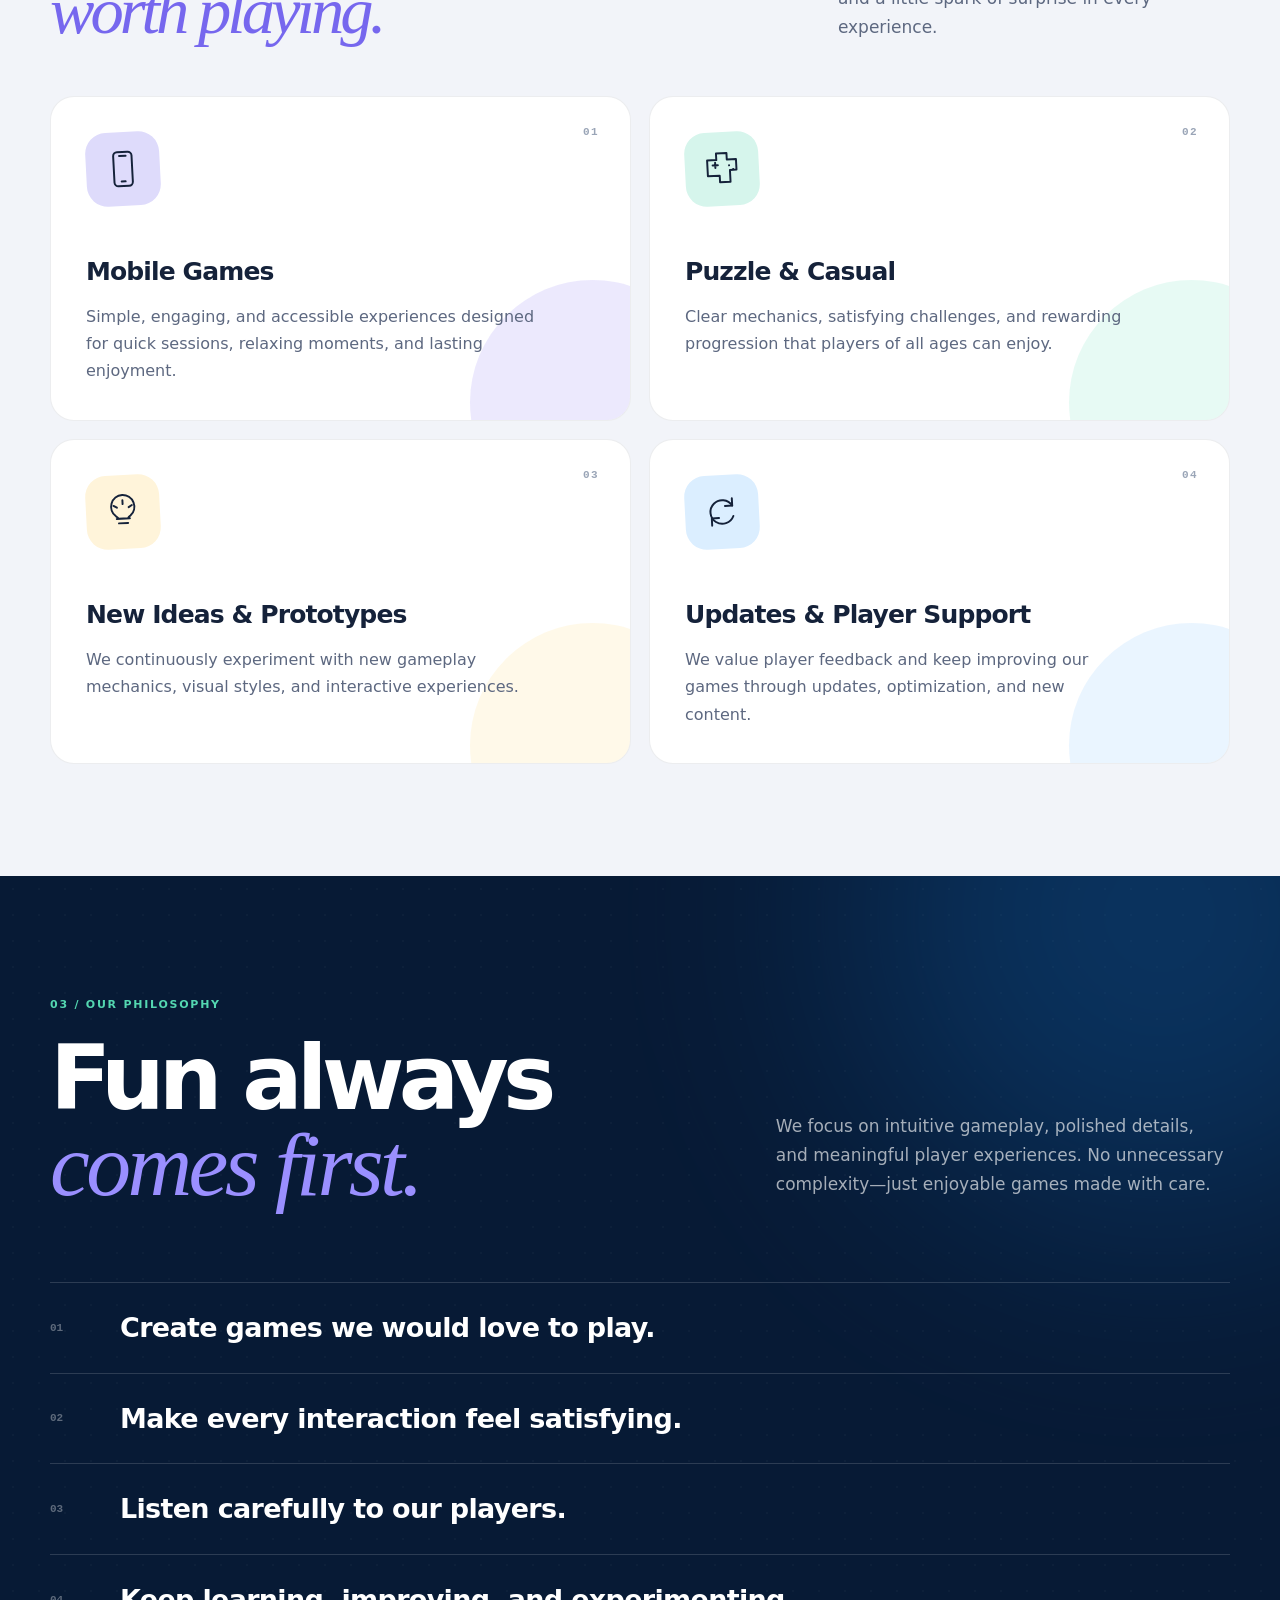
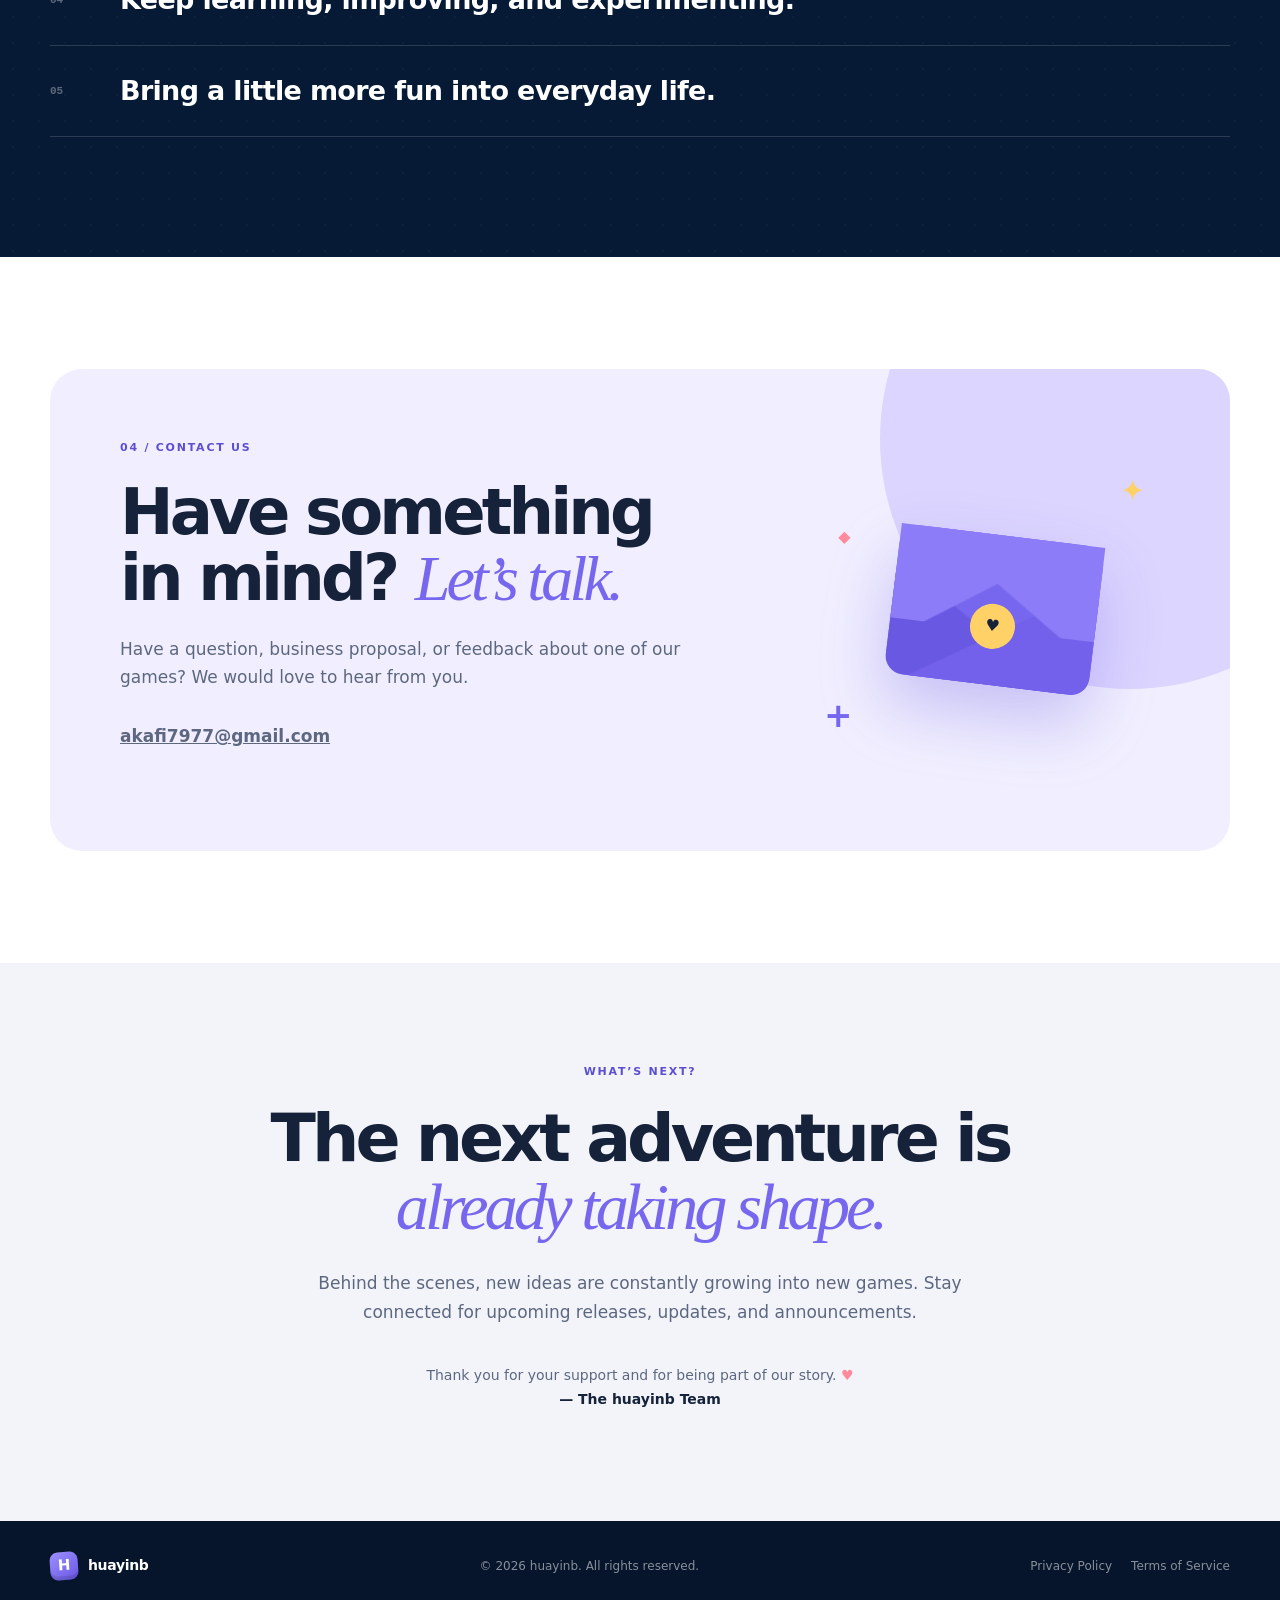
==== commit dfa2db7b: "Update contact email to akafi7977@gmail.com" ====
--- a/index.html
+++ b/index.html
@@ -143,7 +143,7 @@
             <p class="section-label">04 / Contact us</p>
             <h2 id="contact-title">Have something<br>in mind? <span>Let&rsquo;s talk.</span></h2>
             <p>Have a question, business proposal, or feedback about one of our games? We would love to hear from you.</p>
-            <p class="contact-status"><a href="mailto:pplayerr32@gmail.com">pplayerr32@gmail.com</a></p>
+            <p class="contact-status"><a href="mailto:akafi7977@gmail.com">akafi7977@gmail.com</a></p>
           </div>
           <div class="contact-graphic" aria-hidden="true">
             <div class="mail-card"><div class="mail-flap"></div><span>&#9829;</span></div>
